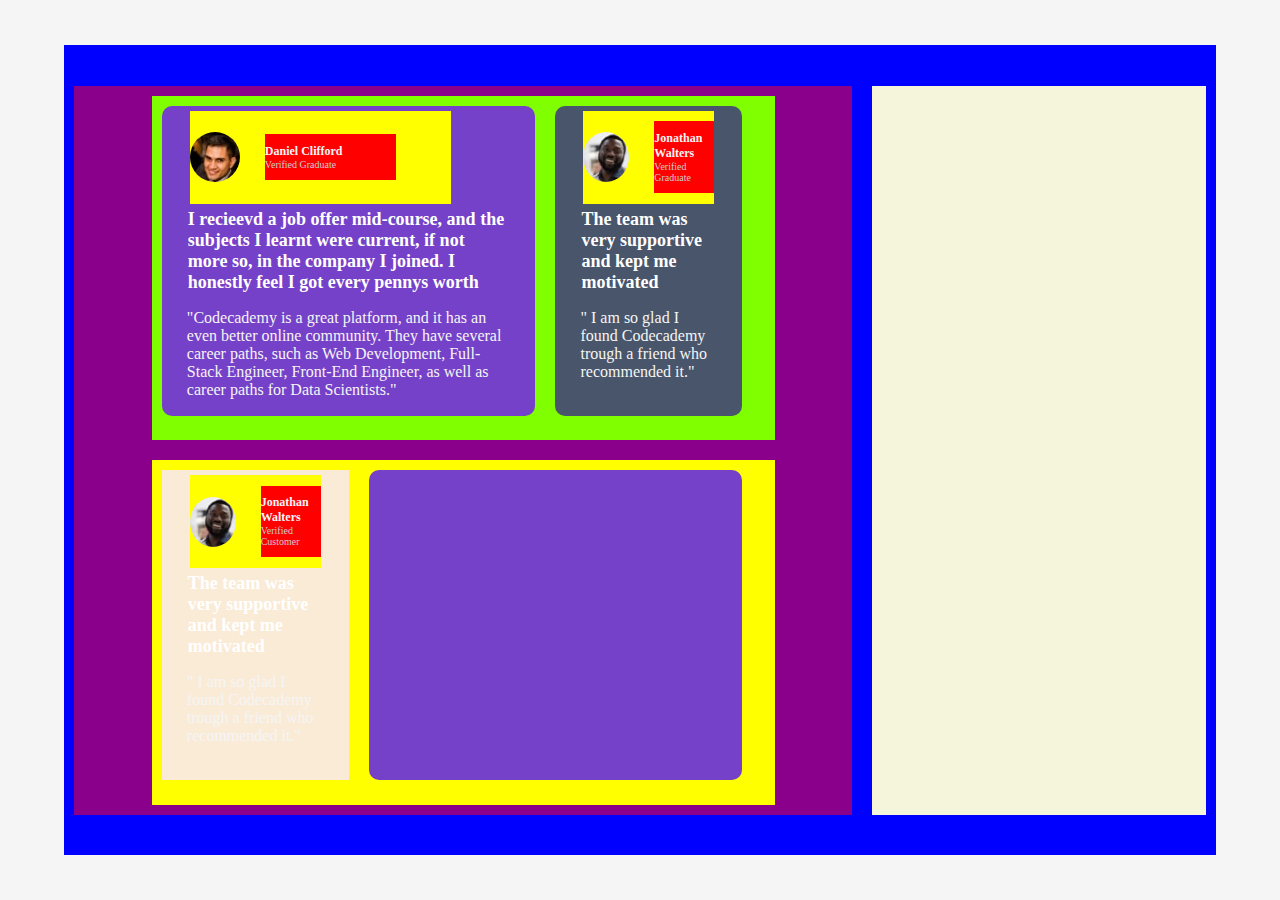
==== index.html @ 88cf7b59 "halfway through" ====
<!DOCTYPE html>
    <html lang="en">
    <head>
        <meta charset="UTF-8">
        <meta http-equiv="X-UA-Compatible" content="IE=edge">
        <meta name="viewport" content="width=device-width, initial-scale=1.0">
        <title>Testimonial Grid</title>

        <link rel="stylesheet" href="style.css">



        
    </head>


    <body>

        <section class="main" >



            <div class="content">


                                <div class="box-1">




                                        <div class="sub-1">

                                            <div class="dom-1">
                                                    <div class="tom" id="tomy">
                                                                <div class="tom-1">

                                                                   
                                                                  


                                                                </div>  
                                                                <div class="tom-2">

                                                                    <h2 id="tomm"> Daniel Clifford</h2>
                                                                    <p  id="tommm"> Verified Graduate </p>


                                                                </div>      
                                                    </div>

                                                    <div class="dick">


                                                            <h1 id="dickk">I recieevd a job offer mid-course, and the subjects
                                                                 I learnt were current, if not more so, in the company
                                                                  I joined. I honestly feel I got every pennys worth</h1>
                                                    </div>

                                                        <div class="harry">
                                                                <P id="harr"> "Codecademy is a great platform, and it has an even better online community.
                                                                     They have several career paths, such as Web Development, 
                                                                     Full-Stack Engineer, Front-End Engineer, as well as career paths for Data Scientists."</P>
                                                    </div>
                                            </div>


















                                            <div class="dom-2" id="jake">
                                                    




                                                <div class="tom" id="tomy">
                                                    <div class="tom-1"  id="paul">

                                                       
                                                      


                                                    </div>  
                                                    <div class="tom-2" id="peter">

                                                        <h2 id="tomm"> Jonathan Walters</h2>
                                                        <p  id="tommm"> Verified Graduate </p>


                                                    </div>      
                                        </div>

                                        <div class="dick">


                                                <h1 id="jona">The team was very supportive and kept me motivated</h1>                                        
                                                    
                                        </div>

                                            <div class="arry ">
                                                    <P id="harr"> " I am so glad I found Codecademy trough a
                                                         friend who recommended it."    </P>                                                                                                    
                                        </div>  






                                            </div>


                                        </div>

























                                        <div class="sub-2">

                                            <div class="dom-2">





                                                <div class="tom" id="tomy">
                                                    <div class="tom-1"  id="paul">

                                                       
                                                      


                                                    </div>  
                                                    <div class="tom-2" id="peter">

                                                        <h2 id="tomm"> Jonathan Walters</h2>
                                                        <p  id="tommm"> Verified Customer </p>


                                                    </div>      
                                        </div>

                                        <div class="dick">


                                                <h1 id="jona">The team was very supportive and kept me motivated</h1>                                        
                                                    
                                        </div>

                                            <div class="arry ">
                                                    <P id="harr"> " I am so glad I found Codecademy trough a
                                                         friend who recommended it."    </P>                                                                                                    
                                        </div>  


















                                            </div>

                                            <div class="dom-1">


                                            </div>




                                        
                                         </div>
                                </div>

                                



























                <div class="box-2">






                </div>
















            </div>






        </section>

        
    </body>
    </html>
---- style.css ----
body{

    margin: 0%;
    justify-content: center;
    align-items: center;
    align-content: center;
}


html{
    
    
    justify-content: center;
    align-items: center;
    align-content: center;
}


/* this is the main container */

.main{


    background-color: whitesmoke    ;
    height: 100vh;
    width: 100%;

    display: flex;
    
    justify-content: center;
    align-items: center;
    align-content: center;
}


/* sub-content of main */

.content{

    background-color: blue;
    height: 90%;
    width: 90%;


    display: flex;
    
    justify-content: center;
    align-items: center;
    align-content: center;
}









/* content has two boxes */
.box-1{

background-color: darkmagenta;

width: 70%;
height: 90%;
margin: 10px;



display: flex;
flex-direction: column;
    
justify-content: center;
align-items: center;
align-content: center;

}


.box-2{


    width: 30%;
    margin: 10px;
    height: 90%;

    background-color: beige;


    
    display: flex;
    
    justify-content: center;
    align-items: center;
    align-content: center;
}









/* box-1 has two sub boxes */



.sub-1{

    margin: 10px;
    width: 80%;
    height: 50%;
     display: flex;
     background-color: chartreuse;
}


.sub-2{

    margin: 10px;
    width: 80%;
    height: 50%;

    display: flex;

    background-color: yellow;
}











/* the two sub boxes contain two more boxes */
.dom-1{


    

    width: 60%;
    height: 90%;
    margin: 10px;
    border-radius: 10px;
    background-color: hsl(263, 55%, 52%);
    }

.dom-2{
    width: 30%;
    height: 90%;
    margin: 10px;


    background-color: antiquewhite;
}





/* divs containing texts */


.tom{
    width: 70%;
    height: 30%;

    margin: 5px;
    
    align-items: center;
    justify-content: center;
    justify-content: center;



    display: flex;
    
}

#tomy{
    margin-left: 28px;
    justify-content: flex-start;
    background-color: yellow;
   
}




.tom-1{
    
    width: 50px;
    height: 50px;

    margin-left: 0px;


    align-items: center;
    justify-content: center;
    display: flex;
    flex-direction: row;
  background-image: url(daniel.jpg);
   background-color: aqua;
    border-radius: 50%;
}



.tom-2{
    align-items: center;
    justify-content: center;
  margin-left:  25px; 
  padding: 0px;
  background-color: red;
  
  width:50%;
  
  
  
}

.tom-2 h2 {

    margin-bottom: 0px;
    padding-bottom: 0px;
}
  

#tomm{
    margin-bottom: 0px;
    padding-right: 0px;
    margin-right: 0px;
    font-size: 12px;

    color: whitesmoke;
  


}

#tommm{
    margin-top: 0px;
    color: hsl(0, 0%, 80%);
    font-size: 10px;
}



.dick{
  
    margin-top: 0px;
    align-items: center;
    justify-content: center;

}

#dickk{
    margin-top: 0px;
    margin-left: 26px;
    margin-right:29px ;
    font-size: 18px;
    color: white;

}

#jona{

    margin-top: 0px;
    margin-left: 26px;
    margin-right:29px ;
    font-size: 18px;
    color: white;


}

.harry{
    margin: 15px;
    color: whitesmoke;
    
}


.arry{
    margin: 15px;
    color: whitesmoke;
 
    height: 50%;
}



/* plugins */

#harr{
    padding-bottom: 30px;
    padding-left: 10px;
    padding-right: 10px;
   
}




#paul{

    background-image: url(jonathan.jpg);
}


#jake{

    border-radius: 10px;
    background-color: hsl(217, 19%, 35%);
}
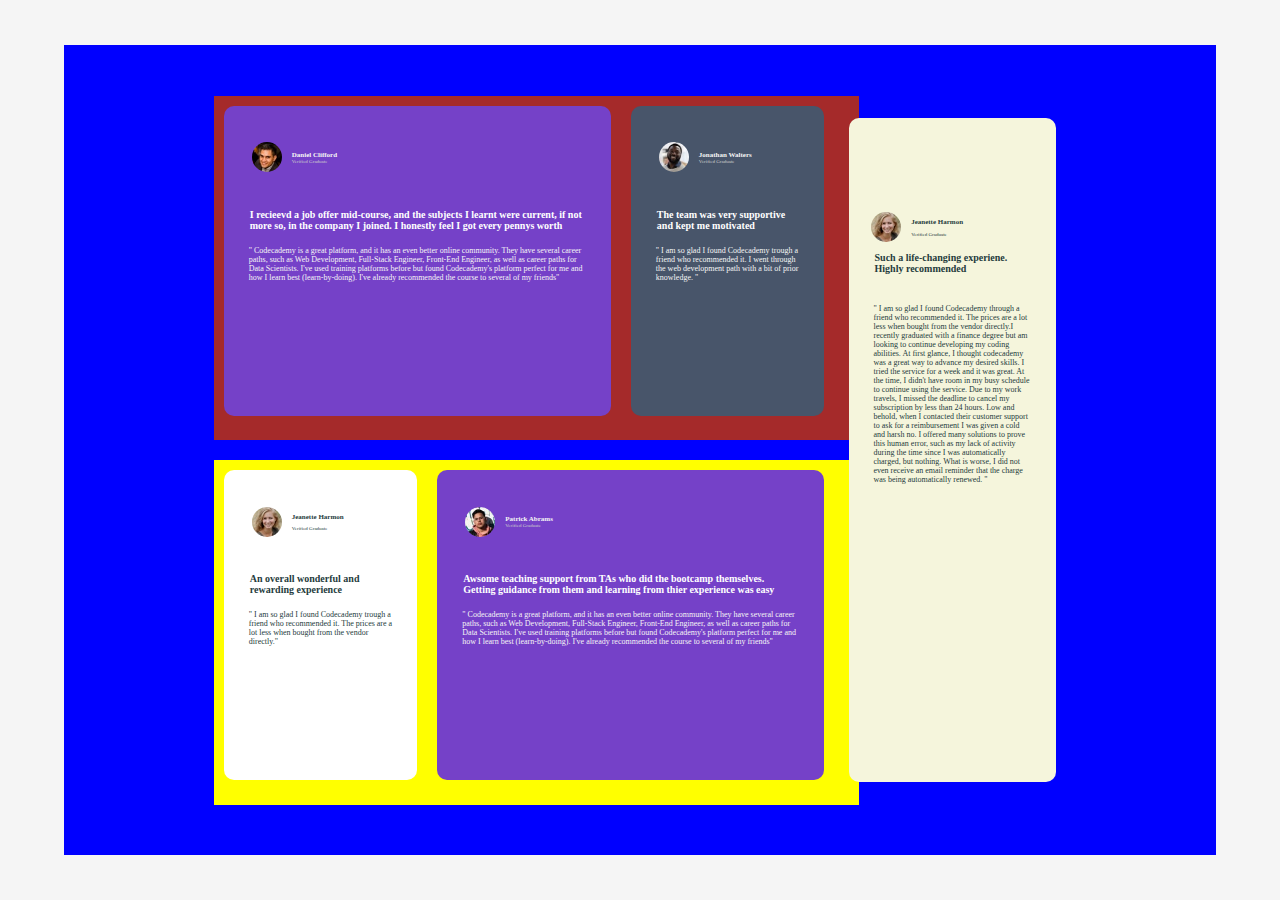
==== commit 2b35eb0b: "todays commit" ====
--- a/index.html
+++ b/index.html
@@ -57,9 +57,9 @@
                                                     </div>
 
                                                         <div class="harry">
-                                                                <P id="harr"> "Codecademy is a great platform, and it has an even better online community.
+                                                                <P id="harr"> " Codecademy is a great platform, and it has an even better online community.
                                                                      They have several career paths, such as Web Development, 
-                                                                     Full-Stack Engineer, Front-End Engineer, as well as career paths for Data Scientists."</P>
+                                                                     Full-Stack Engineer, Front-End Engineer, as well as career paths for Data Scientists. I've used training platforms before but found Codecademy's platform perfect for me and how I learn best (learn-by-doing). I've already recommended the course to several of my friends"</P>
                                                     </div>
                                             </div>
 
@@ -112,7 +112,9 @@
 
                                             <div class="arry ">
                                                     <P id="harr"> " I am so glad I found Codecademy trough a
-                                                         friend who recommended it."    </P>                                                                                                    
+                                                         friend who recommended it. I went through the web 
+                                                         development 
+                                                         path with a bit of prior knowledge. "</P>                                                                                                    
                                         </div>  
 
 
@@ -158,7 +160,7 @@
 
 
                                                 <div class="tom" id="tomy">
-                                                    <div class="tom-1"  id="paul">
+                                                    <div class="tom-1"  id="jean">
 
                                                        
                                                       
@@ -167,8 +169,8 @@
                                                     </div>  
                                                     <div class="tom-2" id="peter">
 
-                                                        <h2 id="tomm"> Jonathan Walters</h2>
-                                                        <p  id="tommm"> Verified Customer </p>
+                                                        <h2 id="harmon"> Jeanette Harmon</h2>
+                                                        <p  id="mon"> Verified Graduate </p>
 
 
                                                     </div>      
@@ -177,13 +179,14 @@
                                         <div class="dick">
 
 
-                                                <h1 id="jona">The team was very supportive and kept me motivated</h1>                                        
+                                                <h1 id="jon">  An overall wonderful and rewarding experience</h1>                                        
                                                     
                                         </div>
 
-                                            <div class="arry ">
-                                                    <P id="harr"> " I am so glad I found Codecademy trough a
-                                                         friend who recommended it."    </P>                                                                                                    
+                                            <div class="arr ">
+                                                    <P id="harr"> " I am so glad I found Codecademy trough 
+                                                        a friend who recommended it. The prices are a lot less when bought from the vendor directly." </P>
+                                                                                                                                                          
                                         </div>  
 
 
@@ -207,6 +210,40 @@
 
                                             <div class="dom-1">
 
+
+
+
+                                                <div class="tom" id="tomy">
+                                                    <div class="tom-1a">
+
+                                                       
+                                                      
+
+
+                                                    </div>  
+                                                    <div class="tom-2">
+
+                                                        <h2 id="tomm"> Patrick Abrams</h2>
+                                                        <p  id="tommm"> Verified Graduate </p>
+
+
+                                                    </div>      
+                                        </div>
+
+                                        <div class="dick">
+
+
+                                                <h1 id="dickk">Awsome teaching support from TAs 
+                                                    who did the bootcamp themselves. Getting guidance 
+                                                    from them and learning from thier experience was easy
+                                                </h1>
+                                        </div>
+
+                                            <div class="harry">
+                                                    <P id="harr"> " Codecademy is a great platform, and it has an even better online community.
+                                                         They have several career paths, such as Web Development, 
+                                                         Full-Stack Engineer, Front-End Engineer, as well as career paths for Data Scientists. I've used training platforms before but found Codecademy's platform perfect for me and how I learn best (learn-by-doing). I've already recommended the course to several of my friends"</P>
+                                        </div>
 
                                             </div>
 
@@ -224,28 +261,60 @@
 
 
 
-
-
-
-
-
-
-
-
-
-
-
-
-
-
-
-
-
-
-
-
-
                 <div class="box-2">
+                        
+
+                    <div class="tom" id="kira">
+                        <div class="tom-1"  id="jean">
+
+                           
+                          
+
+
+                        </div>  
+                        <div class="tom-2" id="peter">
+
+                            <h2 id="harmon"> Jeanette Harmon</h2>
+                            <p  id="mon"> Verified Graduate </p>
+
+
+                        </div>      
+            </div>
+
+
+
+
+
+
+            <div class="dick">
+
+
+                    <h1 id="jon">  Such a life-changing experiene. Highly recommended</h1>                                        
+                        
+            </div>
+
+                <div class="arr ">
+                        <P id="harr"> " I am so glad I found Codecademy through 
+                            a friend who recommended it. The prices are a lot less 
+                            when bought from the vendor directly.I recently graduated
+                             with a finance degree but am looking to continue developing
+                              my coding abilities. At first glance, I thought codecademy 
+                              was a great way to advance my desired skills. I tried the
+                               service for a week and it was great. At the time, I didn't
+                                have room in my busy schedule to continue using the
+               service. Due to my work travels, I missed the deadline
+                   to cancel my subscription by less than 24 hours. Low
+                                   and behold, when I contacted their customer support
+                                    to ask for a reimbursement I was given a cold and 
+                                    harsh no. I offered many solutions to prove this human 
+                                    error, such as my lack of activity during the time since I
+                                     was automatically charged, but nothing. What is worse, 
+                                     I did not even receive an email reminder that the charge
+                                      was being automatically renewed.  " </P>
+                                                                                                                              
+            </div>  
+
+
 
 
 
--- a/style.css
+++ b/style.css
@@ -26,6 +26,7 @@
     width: 100%;
 
     display: flex;
+
     
     justify-content: center;
     align-items: center;
@@ -60,11 +61,11 @@
 /* content has two boxes */
 .box-1{
 
-background-color: darkmagenta;
+
 
 width: 70%;
 height: 90%;
-margin: 10px;
+margin: -81px;
 
 
 
@@ -90,6 +91,8 @@
 
     
     display: flex;
+
+    flex-direction: column;
     
     justify-content: center;
     align-items: center;
@@ -114,7 +117,9 @@
     width: 80%;
     height: 50%;
      display: flex;
-     background-color: chartreuse;
+
+     background-color: brown;
+    
 }
 
 
@@ -125,8 +130,9 @@
     height: 50%;
 
     display: flex;
-
-    background-color: yellow;
+    background-color: yellow ;
+
+    
 }
 
 
@@ -156,9 +162,10 @@
     width: 30%;
     height: 90%;
     margin: 10px;
-
-
-    background-color: antiquewhite;
+    color: rgb(37, 60, 61);
+
+    border-radius: 10px;
+    background-color: white;
 }
 
 
@@ -187,7 +194,7 @@
 #tomy{
     margin-left: 28px;
     justify-content: flex-start;
-    background-color: yellow;
+    
    
 }
 
@@ -196,8 +203,8 @@
 
 .tom-1{
     
-    width: 50px;
-    height: 50px;
+    width: 30px;
+    height: 30px;
 
     margin-left: 0px;
 
@@ -208,6 +215,8 @@
     flex-direction: row;
   background-image: url(daniel.jpg);
    background-color: aqua;
+
+   background-size: cover;
     border-radius: 50%;
 }
 
@@ -216,9 +225,9 @@
 .tom-2{
     align-items: center;
     justify-content: center;
-  margin-left:  25px; 
+  margin-left:  10px; 
   padding: 0px;
-  background-color: red;
+
   
   width:50%;
   
@@ -226,18 +235,13 @@
   
 }
 
-.tom-2 h2 {
-
-    margin-bottom: 0px;
-    padding-bottom: 0px;
-}
   
 
 #tomm{
     margin-bottom: 0px;
     padding-right: 0px;
     margin-right: 0px;
-    font-size: 12px;
+    font-size: 7px;
 
     color: whitesmoke;
   
@@ -248,7 +252,7 @@
 #tommm{
     margin-top: 0px;
     color: hsl(0, 0%, 80%);
-    font-size: 10px;
+    font-size: 5px;
 }
 
 
@@ -265,7 +269,7 @@
     margin-top: 0px;
     margin-left: 26px;
     margin-right:29px ;
-    font-size: 18px;
+    font-size: 10px;
     color: white;
 
 }
@@ -275,7 +279,7 @@
     margin-top: 0px;
     margin-left: 26px;
     margin-right:29px ;
-    font-size: 18px;
+    font-size: 10px;
     color: white;
 
 
@@ -287,6 +291,9 @@
     
 }
 
+#harr{
+    font-size: 8px;
+}
 
 .arry{
     margin: 15px;
@@ -297,12 +304,141 @@
 
 
 
+
+
+
+/* 4th box */
+
+
+.tom-1a{
+    
+    width: 30px;
+    height: 30px;
+
+    margin-left: 0px;
+
+
+    align-items: center;
+    justify-content: center;
+    display: flex;
+    flex-direction: row;
+  background-image: url(patrick.jpg);
+   background-color: aqua;
+
+   background-size: cover;
+    border-radius: 50%;
+}
+
+
+
+/* 5th box */
+.box-2{
+
+
+    width: 18%;
+    margin: 10px;
+    height: 82%;
+
+    background-color: beige;
+
+    border-radius: 10px;
+
+
+        padding-top: 0px;
+        padding-bottom: 0px;
+
+        margin-left: -10px;
+
+     
+    
+    display: flex;
+
+    flex-direction: column;
+    
+    justify-content: center;
+    align-items: center;
+    align-content: center;
+}
+
+
+
+#kira{
+   
+    justify-content: flex-start;
+    
+
+
+    margin-left: -12px;
+
+    margin-bottom: 0px;
+    margin-top: -55px;
+    height: 50px;
+
+    padding-bottom: 0px;
+   
+}
+
+
+
+
+
+
+
+
+
+
+
+
+
+
+
+
+
+
+
+
+
+
+
+
+
+
+
+
+
+
+
+
+
+
+
+
+
+
+
+
+
+
+
+
+
+
+
+
+
+
+
+
+
+
+
 /* plugins */
 
 #harr{
     padding-bottom: 30px;
     padding-left: 10px;
     padding-right: 10px;
+    font-size: 8px;
    
 }
 
@@ -321,3 +457,150 @@
     background-color: hsl(217, 19%, 35%);
 }
 
+
+#jean{
+    background-image: url(jean.jpg);
+}
+
+
+#harmon{
+    color: rgb(37, 60, 61);
+    font-size: 7px;
+}
+
+
+#mon{
+    margin-top: 0px;
+    color: rgb(37, 60, 61);
+    font-size: 5px;
+}
+
+#jon{
+
+    margin-top: 0px;
+    margin-left: 26px;
+    margin-right:29px ;
+    font-size: 10px;
+    color: rgb(37, 60, 61);
+
+
+}
+
+.arr{
+    margin: 15px;
+    color: rgb(37, 60, 61);
+ 
+    height: 50%;
+}
+
+
+
+
+
+
+@media  (max-width: 1200px){
+
+
+    .main{
+        display: flex;
+        flex-direction: column;
+        align-items: center;
+        justify-content: center;
+        
+
+
+
+    }
+  
+
+    .content{
+
+        position: relative;
+        transform: translateY(-50%);
+
+        
+        top: 50%;
+    }
+
+
+    .box-1{
+        display: inline;
+        height: 100%;
+        width: 100%;
+    }
+
+   
+    .box-2{
+      align-items: center;
+      justify-content: center;
+      height: 75%;
+
+      width: 20%;
+
+
+      margin-left: -110px;
+        margin-top: -20px;
+    }
+    
+    .box-2 #harr{
+        
+     background-color: aquamarine;
+     margin-top: -18px;
+        display: flex;
+     height: 40%;
+
+  
+       
+    }
+
+
+.harry{
+    padding-bottom: -10px;
+    ;
+}
+
+
+#harr{
+   
+    padding-bottom: -10px;
+}
+
+
+
+.dom-1{
+
+    height: 70%;
+}
+
+
+.dom-2{
+    height: 70%;
+}
+
+
+.sub-1{
+
+    margin-bottom: -20px ;
+
+    align-items: center;
+}
+
+
+.sub-2{
+    align-items: center;
+
+    margin-top: -50px;
+
+}
+
+
+
+}
+
+
+
+/*media quereies for smaller srceen*/
+
+@media screen and (max-width:600px)
+
+
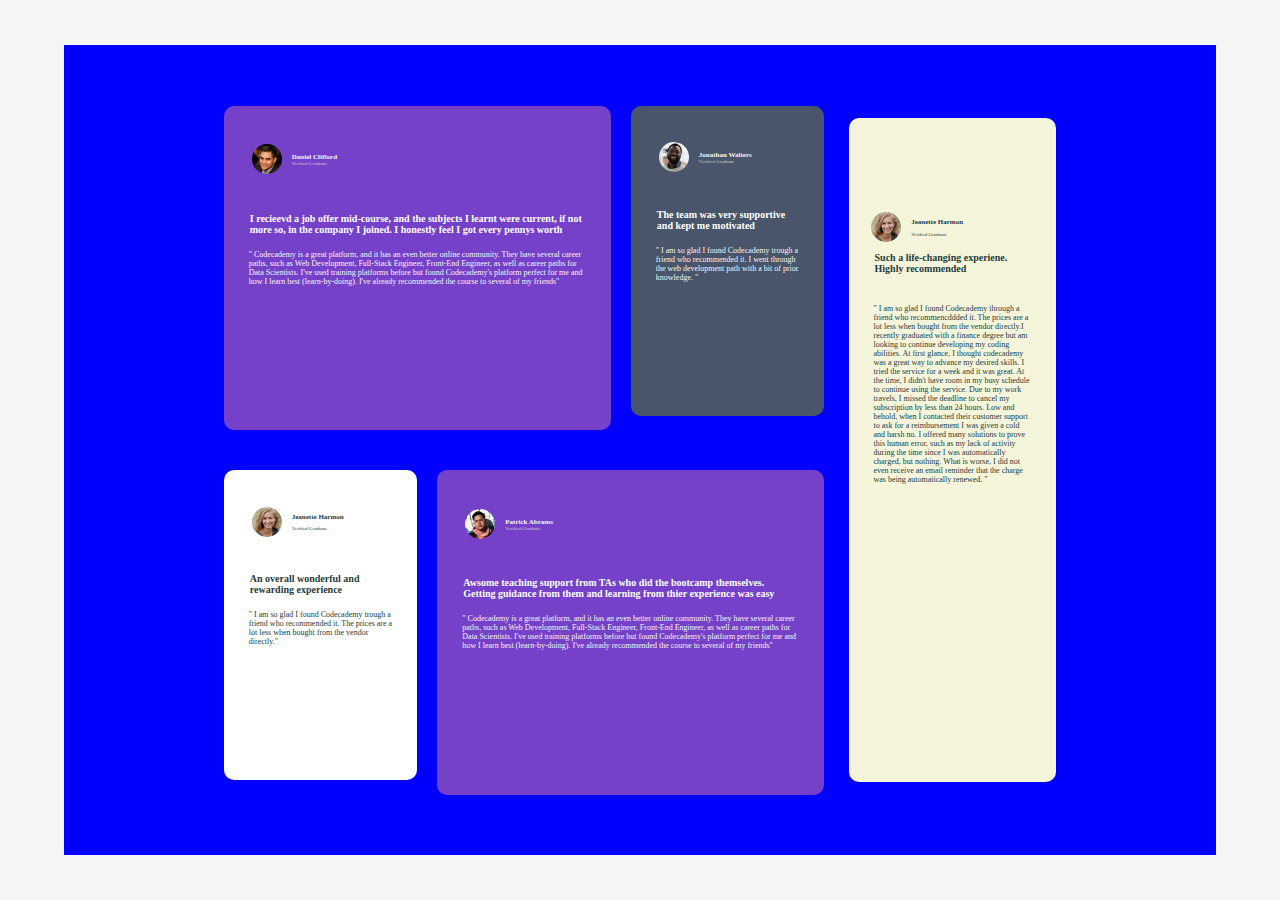
==== commit a9a4211c: "initial commit" ====
--- a/index.html
+++ b/index.html
@@ -1,352 +1,279 @@
-    <!DOCTYPE html>
-    <html lang="en">
-    <head>
-        <meta charset="UTF-8">
-        <meta http-equiv="X-UA-Compatible" content="IE=edge">
-        <meta name="viewport" content="width=device-width, initial-scale=1.0">
-        <title>Testimonial Grid</title>
-
-        <link rel="stylesheet" href="style.css">
-
-
-
-        
-    </head>
-
-
-    <body>
-
-        <section class="main" >
-
-
-
-            <div class="content">
-
-
-                                <div class="box-1">
-
-
-
-
-                                        <div class="sub-1">
-
-                                            <div class="dom-1">
-                                                    <div class="tom" id="tomy">
-                                                                <div class="tom-1">
-
-                                                                   
-                                                                  
-
-
-                                                                </div>  
-                                                                <div class="tom-2">
-
-                                                                    <h2 id="tomm"> Daniel Clifford</h2>
-                                                                    <p  id="tommm"> Verified Graduate </p>
-
-
-                                                                </div>      
-                                                    </div>
-
-                                                    <div class="dick">
-
-
-                                                            <h1 id="dickk">I recieevd a job offer mid-course, and the subjects
-                                                                 I learnt were current, if not more so, in the company
-                                                                  I joined. I honestly feel I got every pennys worth</h1>
-                                                    </div>
-
-                                                        <div class="harry">
-                                                                <P id="harr"> " Codecademy is a great platform, and it has an even better online community.
-                                                                     They have several career paths, such as Web Development, 
-                                                                     Full-Stack Engineer, Front-End Engineer, as well as career paths for Data Scientists. I've used training platforms before but found Codecademy's platform perfect for me and how I learn best (learn-by-doing). I've already recommended the course to several of my friends"</P>
-                                                    </div>
-                                            </div>
-
-
-
-
-
-
-
-
-
-
-
-
-
-
-
-
-
-
-                                            <div class="dom-2" id="jake">
-                                                    
-
-
-
-
+<!DOCTYPE html>
+<html lang="en">
+<head>
+    <meta charset="UTF-8">
+    <meta http-equiv="X-UA-Compatible" content="IE=edge">
+    <meta name="viewport" content="width=device-width, initial-scale=1.0">
+    <title>Testimonial Grid</title>
+
+    <link rel="stylesheet" href="style.css">
+
+    
+</head>
+
+<body>
+
+    <section class="main" >
+
+
+
+        <div class="content">
+
+
+                            <div class="box-1">
+
+
+
+
+                                    <div class="sub-1">
+
+                                        <div class="dom-1">
                                                 <div class="tom" id="tomy">
-                                                    <div class="tom-1"  id="paul">
-
-                                                       
-                                                      
-
-
-                                                    </div>  
-                                                    <div class="tom-2" id="peter">
-
-                                                        <h2 id="tomm"> Jonathan Walters</h2>
-                                                        <p  id="tommm"> Verified Graduate </p>
-
-
-                                                    </div>      
-                                        </div>
-
-                                        <div class="dick">
-
-
-                                                <h1 id="jona">The team was very supportive and kept me motivated</h1>                                        
-                                                    
-                                        </div>
-
-                                            <div class="arry ">
-                                                    <P id="harr"> " I am so glad I found Codecademy trough a
-                                                         friend who recommended it. I went through the web 
-                                                         development 
-                                                         path with a bit of prior knowledge. "</P>                                                                                                    
-                                        </div>  
-
-
-
-
-
-
-                                            </div>
-
-
-                                        </div>
-
-
-
-
-
-
-
-
-
-
-
-
-
-
-
-
-
-
-
-
-
-
-
-
-
-                                        <div class="sub-2">
-
-                                            <div class="dom-2">
-
-
-
-
-
-                                                <div class="tom" id="tomy">
-                                                    <div class="tom-1"  id="jean">
-
-                                                       
-                                                      
-
-
-                                                    </div>  
-                                                    <div class="tom-2" id="peter">
-
-                                                        <h2 id="harmon"> Jeanette Harmon</h2>
-                                                        <p  id="mon"> Verified Graduate </p>
-
-
-                                                    </div>      
-                                        </div>
-
-                                        <div class="dick">
-
-
-                                                <h1 id="jon">  An overall wonderful and rewarding experience</h1>                                        
-                                                    
-                                        </div>
-
-                                            <div class="arr ">
-                                                    <P id="harr"> " I am so glad I found Codecademy trough 
-                                                        a friend who recommended it. The prices are a lot less when bought from the vendor directly." </P>
-                                                                                                                                                          
-                                        </div>  
-
-
-
-
-
-
-
-
-
-
-
-
-
-
-
-
-
-
-                                            </div>
-
-                                            <div class="dom-1">
-
-
-
-
-                                                <div class="tom" id="tomy">
-                                                    <div class="tom-1a">
-
-                                                       
-                                                      
-
-
-                                                    </div>  
-                                                    <div class="tom-2">
-
-                                                        <h2 id="tomm"> Patrick Abrams</h2>
-                                                        <p  id="tommm"> Verified Graduate </p>
-
-
-                                                    </div>      
-                                        </div>
-
-                                        <div class="dick">
-
-
-                                                <h1 id="dickk">Awsome teaching support from TAs 
-                                                    who did the bootcamp themselves. Getting guidance 
-                                                    from them and learning from thier experience was easy
-                                                </h1>
-                                        </div>
-
-                                            <div class="harry">
-                                                    <P id="harr"> " Codecademy is a great platform, and it has an even better online community.
-                                                         They have several career paths, such as Web Development, 
-                                                         Full-Stack Engineer, Front-End Engineer, as well as career paths for Data Scientists. I've used training platforms before but found Codecademy's platform perfect for me and how I learn best (learn-by-doing). I've already recommended the course to several of my friends"</P>
-                                        </div>
-
-                                            </div>
-
-
-
-
-                                        
-                                         </div>
-                                </div>
-
-                                
-
-
-
-
-
-
-                <div class="box-2">
-                        
-
-                    <div class="tom" id="kira">
-                        <div class="tom-1"  id="jean">
-
-                           
-                          
-
-
-                        </div>  
-                        <div class="tom-2" id="peter">
-
-                            <h2 id="harmon"> Jeanette Harmon</h2>
-                            <p  id="mon"> Verified Graduate </p>
-
-
-                        </div>      
+                                                            <div class="tom-1">
+
+
+                                                            </div>  
+                                                            <div class="tom-2">
+
+                                                                <h2 id="tomm"> Daniel Clifford</h2>
+                                                                <p  id="tommm"> Verified Graduate </p>
+
+
+                                                            </div>      
+                                                </div>
+
+                                                <div class="dick">
+
+
+                                                        <h1 id="dickk">I recieevd a job offer mid-course, and the subjects
+                                                                I learnt were current, if not more so, in the company
+                                                                I joined. I honestly feel I got every pennys worth</h1>
+                                                </div>
+
+                                                    <div class="harry">
+                                                            <P id="harr"> " Codecademy is a great platform, and it has an even better online community.
+                                                                    They have several career paths, such as Web Development, 
+                                                                    Full-Stack Engineer, Front-End Engineer, as well as career paths for Data Scientists. I've used training platforms before but found Codecademy's platform perfect for me and how I learn best (learn-by-doing). I've already recommended the course to several of my friends"</P>
+                                                </div>
+                                        </div>
+
+
+
+
+                                        <div class="dom-2" id="jake">
+                                            
+
+                                            <div class="tom" id="tomy">
+                                                <div class="tom-1"  id="paul">
+
+                                                    
+                                                    
+
+
+                                                </div>  
+                                                <div class="tom-2" id="peter">
+
+                                                    <h2 id="tomm"> Jonathan Walters</h2>
+                                                    <p  id="tommm"> Verified Graduate </p>
+
+
+                                                </div>      
+                                     </div>
+
+                                     <div class="dick">
+
+
+                                            <h1 id="jona">The team was very supportive and kept me motivated</h1>                                        
+                                                
+                                     </div>
+
+                                        <div class="arry ">
+                                                <P id="harr"> " I am so glad I found Codecademy trough a
+                                                        friend who recommended it. I went through the web 
+                                                        development 
+                                                        path with a bit of prior knowledge. "</P>                                                                                                    
+                                     </div>  
+
+
+
+                                        </div>
+
+
+                                    </div>
+
+
+
+
+
+
+
+                                    <div class="sub-2">
+
+                                        <div class="dom-2">
+
+
+
+
+
+                                            <div class="tom" id="tomy">
+                                                <div class="tom-1"  id="jean">
+
+                                                    
+                                                    
+
+
+                                                </div>  
+                                                <div class="tom-2" id="peter">
+
+                                                    <h2 id="harmon"> Jeanette Harmon</h2>
+                                                    <p  id="mon"> Verified Graduate </p>
+
+
+                                                </div>      
+                                    </div>
+
+                                    <div class="dick">
+
+
+                                            <h1 id="jon">  An overall wonderful and rewarding experience</h1>                                        
+                                                
+                                    </div>
+
+                                        <div class="arr ">
+                                                <P id="harr"> " I am so glad I found Codecademy trough 
+                                                    a friend who recommended it. The prices are a lot less when bought from the vendor directly." </P>
+                                                                                                                                                        
+                                    </div>  
+
+
+                                        </div>
+
+                                        <div class="dom-1">
+
+
+
+
+                                            <div class="tom" id="tomy">
+                                                <div class="tom-1a">
+
+                                                    
+                                                    
+
+
+                                                </div>  
+                                                <div class="tom-2">
+
+                                                    <h2 id="tomm"> Patrick Abrams</h2>
+                                                    <p  id="tommm"> Verified Graduate </p>
+
+
+                                                </div>      
+                                    </div>
+
+                                    <div class="dick">
+
+
+                                            <h1 id="dickk">Awsome teaching support from TAs 
+                                                who did the bootcamp themselves. Getting guidance 
+                                                from them and learning from thier experience was easy
+                                            </h1>
+                                    </div>
+
+                                        <div class="harry">
+                                                <P id="harr"> " Codecademy is a great platform, and it has an even better online community.
+                                                        They have several career paths, such as Web Development, 
+                                                        Full-Stack Engineer, Front-End Engineer, as well as career paths for Data Scientists. I've used training platforms before but found Codecademy's platform perfect for me and how I learn best (learn-by-doing). I've already recommended the course to several of my friends"</P>
+                                    </div>
+
+                                        </div>
+
+                                        </div>
+
+
+
+
+
+                            </div>
+
+                            
+
+
+
+
+
+
+          <div class="box-2">
+                    
+
+                <div class="tom" id="kira">
+                    <div class="tom-1"  id="jean">
+
+                    </div>  
+                    <div class="tom-2" id="peter">
+
+                        <h2 id="harmon"> Jeanette Harmon</h2>
+                        <p  id="mon"> Verified Graduate </p>
+
+                    </div>      
+             </div>
+
+
+
+         <div class="dick">
+
+                <h1 id="jon">  Such a life-changing experiene. Highly recommended</h1>                                        
+         
             </div>
 
-
-
-
-
-
-            <div class="dick">
-
-
-                    <h1 id="jon">  Such a life-changing experiene. Highly recommended</h1>                                        
-                        
-            </div>
-
-                <div class="arr ">
-                        <P id="harr"> " I am so glad I found Codecademy through 
-                            a friend who recommended it. The prices are a lot less 
-                            when bought from the vendor directly.I recently graduated
-                             with a finance degree but am looking to continue developing
-                              my coding abilities. At first glance, I thought codecademy 
-                              was a great way to advance my desired skills. I tried the
-                               service for a week and it was great. At the time, I didn't
-                                have room in my busy schedule to continue using the
-               service. Due to my work travels, I missed the deadline
-                   to cancel my subscription by less than 24 hours. Low
-                                   and behold, when I contacted their customer support
-                                    to ask for a reimbursement I was given a cold and 
-                                    harsh no. I offered many solutions to prove this human 
-                                    error, such as my lack of activity during the time since I
-                                     was automatically charged, but nothing. What is worse, 
-                                     I did not even receive an email reminder that the charge
-                                      was being automatically renewed.  " </P>
-                                                                                                                              
-            </div>  
-
-
-
-
-
-
-
-
-                </div>
-
-
-
-
-
-
-
-
-
-
-
-
-
-
-
-
-            </div>
-
-
-
-
-
-
-        </section>
-
-        
-    </body>
-    </html>+            <div class="arr ">
+                    <P id="harr"> " I am so glad I found Codecademy through 
+                        a friend who recommencddded it. The prices are a lot less 
+                        when bought from the vendor directly.I recently graduated
+                            with a finance degree but am looking to continue developing
+                            my coding abilities. At first glance, I thought codecademy 
+                            was a great way to advance my desired skills. I tried the
+                            service for a week and it was great. At the time, I didn't
+                            have room in my busy schedule to continue using the
+            service. Due to my work travels, I missed the deadline
+                to cancel my subscription by less than 24 hours. Low
+                                and behold, when I contacted their customer support
+                                to ask for a reimbursement I was given a cold and 
+                                harsh no. I offered many solutions to prove this human 
+                                error, such as my lack of activity during the time since I
+                                    was automatically charged, but nothing. What is worse, 
+                                    I did not even receive an email reminder that the charge
+                                    was being automatically renewed.  " </P>
+                                                                                                                            
+          </div>  
+
+
+       </div>
+
+
+
+
+
+      </div>
+
+
+
+
+
+
+
+
+
+
+
+
+
+
+
+
+      
+
+    </section>
+
+    
+</body>
+</html>--- a/style.css
+++ b/style.css
@@ -1,6 +1,11 @@
+
+
 body{
-
-    margin: 0%;
+    margin: 0;
+    padding: 0;
+    border: 0;
+    outline: 0;
+    box-sizing: border-box;
     justify-content: center;
     align-items: center;
     align-content: center;
@@ -8,26 +13,23 @@
 
 
 html{
-    
-    
-    justify-content: center;
-    align-items: center;
-    align-content: center;
-}
-
-
+    justify-content: center;
+    align-items: center;
+    align-content: center;
+
+}
+
+
+::-webkit-scrollbar{
+    display: none;
+}
 /* this is the main container */
 
 .main{
-
-
     background-color: whitesmoke    ;
     height: 100vh;
     width: 100%;
-
-    display: flex;
-
-    
+    display: flex;
     justify-content: center;
     align-items: center;
     align-content: center;
@@ -41,118 +43,64 @@
     background-color: blue;
     height: 90%;
     width: 90%;
-
-
-    display: flex;
-    
-    justify-content: center;
-    align-items: center;
-    align-content: center;
-}
-
-
-
-
-
-
+    display: flex;
+    justify-content: center;
+    align-items: center;
+    align-content: center;
+}
 
 
 
 /* content has two boxes */
 .box-1{
-
-
-
 width: 70%;
 height: 90%;
 margin: -81px;
-
-
-
 display: flex;
 flex-direction: column;
-    
 justify-content: center;
 align-items: center;
 align-content: center;
-
 }
 
 
 .box-2{
-
-
     width: 30%;
     margin: 10px;
     height: 90%;
-
     background-color: beige;
-
-
-    
-    display: flex;
-
+    display: flex;
     flex-direction: column;
-    
-    justify-content: center;
-    align-items: center;
-    align-content: center;
-}
-
-
-
-
-
-
+    justify-content: center;
+    align-items: center;
+    align-content: center;
+}
 
 
 
 /* box-1 has two sub boxes */
-
-
-
 .sub-1{
-
     margin: 10px;
     width: 80%;
     height: 50%;
      display: flex;
-
-     background-color: brown;
-    
 }
 
 
 .sub-2{
-
     margin: 10px;
     width: 80%;
     height: 50%;
-
-    display: flex;
-    background-color: yellow ;
-
-    
-}
-
-
-
-
-
-
-
-
+    display: flex;
+}
 
 
 
 /* the two sub boxes contain two more boxes */
 .dom-1{
 
-
-    
-
     width: 60%;
-    height: 90%;
+    height: auto;
     margin: 10px;
     border-radius: 10px;
     background-color: hsl(263, 55%, 52%);
@@ -163,30 +111,21 @@
     height: 90%;
     margin: 10px;
     color: rgb(37, 60, 61);
-
     border-radius: 10px;
     background-color: white;
 }
 
 
 
-
-
 /* divs containing texts */
-
 
 .tom{
     width: 70%;
     height: 30%;
-
     margin: 5px;
-    
-    align-items: center;
-    justify-content: center;
-    justify-content: center;
-
-
-
+    align-items: center;
+    justify-content: center;
+    justify-content: center;
     display: flex;
     
 }
@@ -194,28 +133,19 @@
 #tomy{
     margin-left: 28px;
     justify-content: flex-start;
-    
-   
-}
-
-
+}
 
 
 .tom-1{
-    
     width: 30px;
     height: 30px;
-
     margin-left: 0px;
-
-
     align-items: center;
     justify-content: center;
     display: flex;
     flex-direction: row;
   background-image: url(daniel.jpg);
    background-color: aqua;
-
    background-size: cover;
     border-radius: 50%;
 }
@@ -227,12 +157,7 @@
     justify-content: center;
   margin-left:  10px; 
   padding: 0px;
-
-  
   width:50%;
-  
-  
-  
 }
 
   
@@ -242,12 +167,9 @@
     padding-right: 0px;
     margin-right: 0px;
     font-size: 7px;
-
     color: whitesmoke;
-  
-
-
-}
+}
+
 
 #tommm{
     margin-top: 0px;
@@ -256,14 +178,12 @@
 }
 
 
-
 .dick{
-  
-    margin-top: 0px;
-    align-items: center;
-    justify-content: center;
-
-}
+    margin-top: 0px;
+    align-items: center;
+    justify-content: center;
+}
+
 
 #dickk{
     margin-top: 0px;
@@ -271,25 +191,23 @@
     margin-right:29px ;
     font-size: 10px;
     color: white;
-
-}
+}
+
 
 #jona{
-
     margin-top: 0px;
     margin-left: 26px;
     margin-right:29px ;
     font-size: 10px;
     color: white;
-
-
-}
+}
+
 
 .harry{
     margin: 15px;
     color: whitesmoke;
-    
-}
+}
+
 
 #harr{
     font-size: 8px;
@@ -298,33 +216,21 @@
 .arry{
     margin: 15px;
     color: whitesmoke;
- 
     height: 50%;
 }
 
 
-
-
-
-
 /* 4th box */
-
-
 .tom-1a{
-    
     width: 30px;
     height: 30px;
-
     margin-left: 0px;
-
-
     align-items: center;
     justify-content: center;
     display: flex;
     flex-direction: row;
-  background-image: url(patrick.jpg);
+   background-image: url(patrick.jpg);
    background-color: aqua;
-
    background-size: cover;
     border-radius: 50%;
 }
@@ -333,28 +239,16 @@
 
 /* 5th box */
 .box-2{
-
-
     width: 18%;
     margin: 10px;
     height: 82%;
-
     background-color: beige;
-
     border-radius: 10px;
-
-
         padding-top: 0px;
         padding-bottom: 0px;
-
         margin-left: -10px;
-
-     
-    
-    display: flex;
-
+    display: flex;
     flex-direction: column;
-    
     justify-content: center;
     align-items: center;
     align-content: center;
@@ -363,73 +257,13 @@
 
 
 #kira{
-   
-    justify-content: flex-start;
-    
-
-
+    justify-content: flex-start;   
     margin-left: -12px;
-
     margin-bottom: 0px;
     margin-top: -55px;
     height: 50px;
-
-    padding-bottom: 0px;
-   
-}
-
-
-
-
-
-
-
-
-
-
-
-
-
-
-
-
-
-
-
-
-
-
-
-
-
-
-
-
-
-
-
-
-
-
-
-
-
-
-
-
-
-
-
-
-
-
-
-
-
-
-
-
-
+    padding-bottom: 0px;  
+}
 
 
 /* plugins */
@@ -439,20 +273,15 @@
     padding-left: 10px;
     padding-right: 10px;
     font-size: 8px;
-   
-}
-
-
+}
 
 
 #paul{
-
     background-image: url(jonathan.jpg);
 }
 
 
 #jake{
-
     border-radius: 10px;
     background-color: hsl(217, 19%, 35%);
 }
@@ -476,49 +305,32 @@
 }
 
 #jon{
-
     margin-top: 0px;
     margin-left: 26px;
     margin-right:29px ;
     font-size: 10px;
     color: rgb(37, 60, 61);
-
-
 }
 
 .arr{
     margin: 15px;
     color: rgb(37, 60, 61);
- 
     height: 50%;
 }
 
 
-
-
-
-
-@media  (max-width: 1200px){
-
-
+@media  (max-width: 1024px){
     .main{
         display: flex;
         flex-direction: column;
         align-items: center;
         justify-content: center;
-        
-
-
-
-    }
-  
-
+    }
+
+    
     .content{
-
         position: relative;
-        transform: translateY(-50%);
-
-        
+        transform: translateY(-50%);        
         top: 50%;
     }
 
@@ -528,79 +340,69 @@
         height: 100%;
         width: 100%;
     }
-
    
     .box-2{
       align-items: center;
       justify-content: center;
       height: 75%;
-
       width: 20%;
-
-
       margin-left: -110px;
         margin-top: -20px;
     }
     
     .box-2 #harr{
-        
      background-color: aquamarine;
      margin-top: -18px;
-        display: flex;
+     display: flex;
      height: 40%;
-
-  
-       
     }
 
 
 .harry{
     padding-bottom: -10px;
-    ;
 }
 
 
 #harr{
-   
     padding-bottom: -10px;
 }
 
-
-
 .dom-1{
-
     height: 70%;
 }
-
 
 .dom-2{
     height: 70%;
 }
 
-
 .sub-1{
-
     margin-bottom: -20px ;
-
-    align-items: center;
-}
-
+    align-items: center;
+}
 
 .sub-2{
     align-items: center;
-
     margin-top: -50px;
-
-}
-
-
-
-}
-
-
-
-/*media quereies for smaller srceen*/
-
-@media screen and (max-width:600px)
-
-
+}
+
+
+}
+
+
+@media screen and (max-width:600px) {
+    .sub-1, .sub-2{
+    display: grid;
+    margin: auto;
+    
+}
+
+
+
+    .dom-1, .dom-2{
+        height: fit-content;
+        width: fit-content;
+    }
+
+
+    
+}